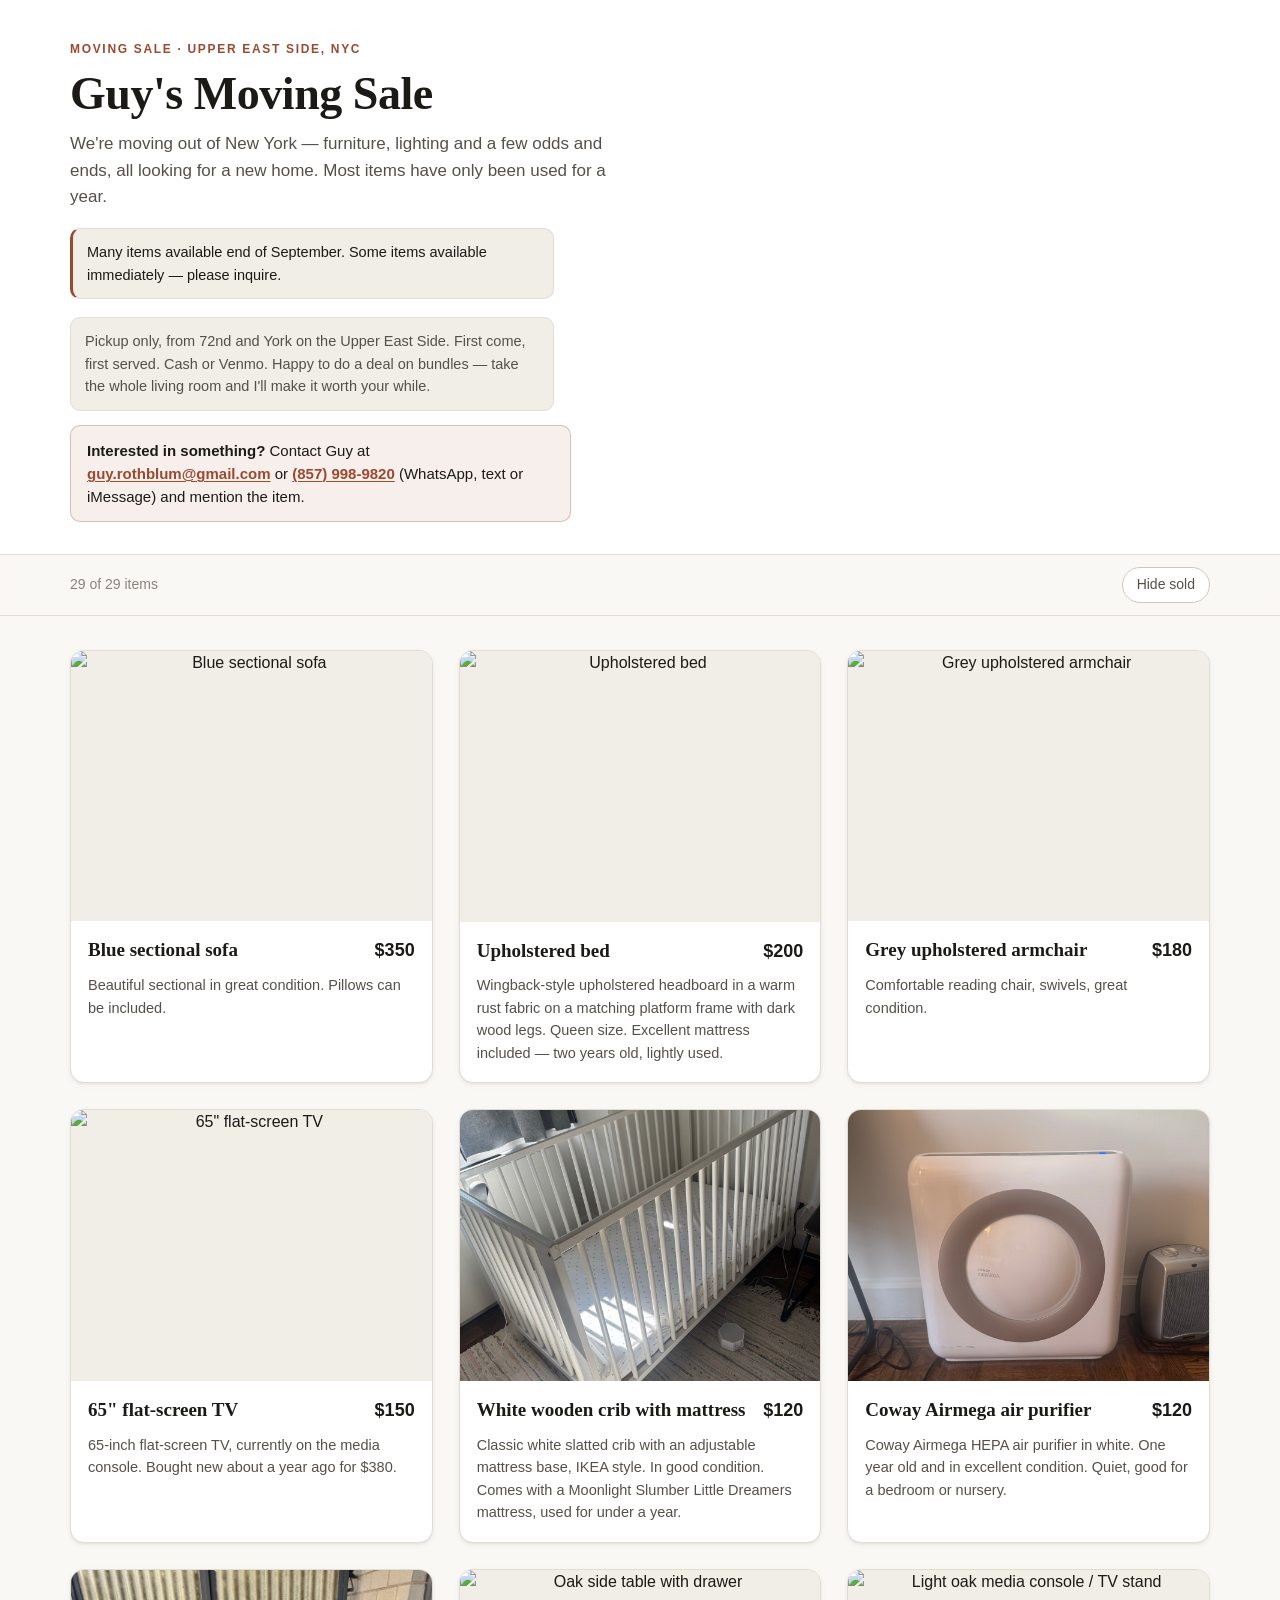
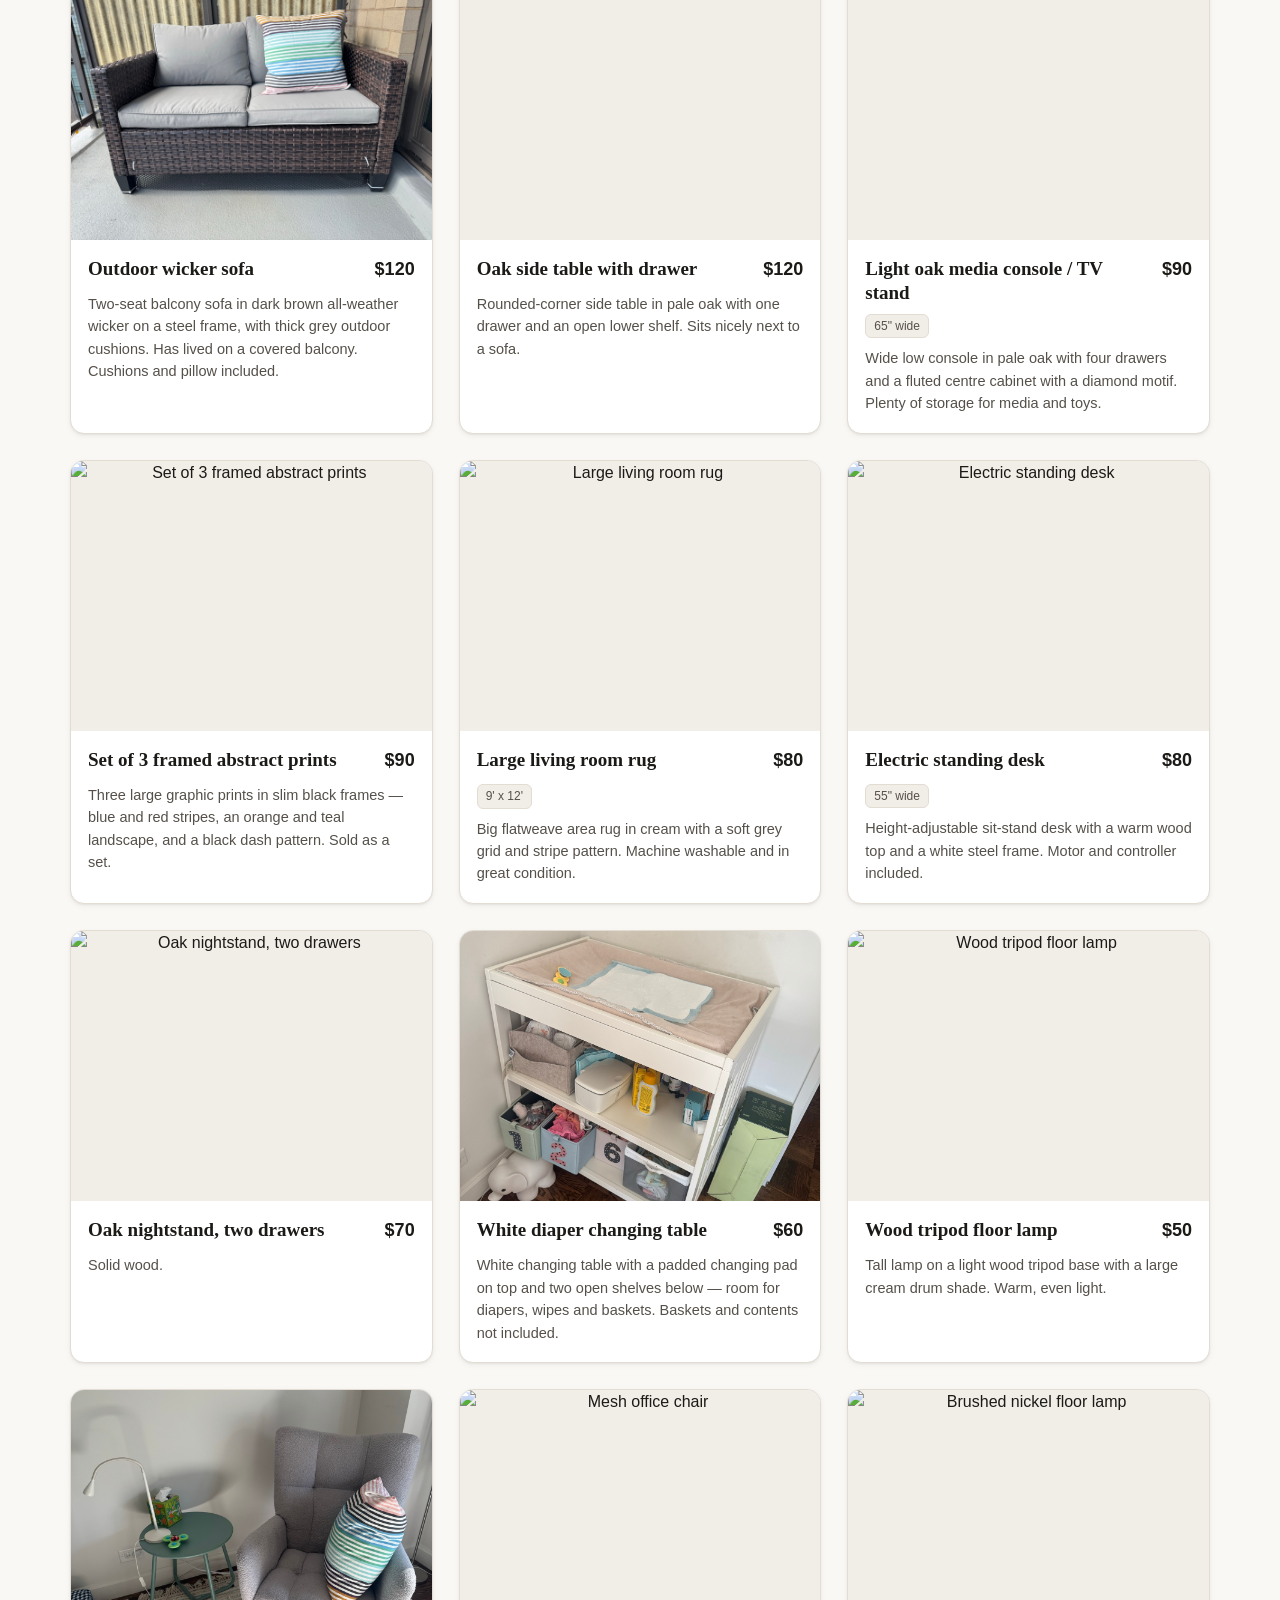
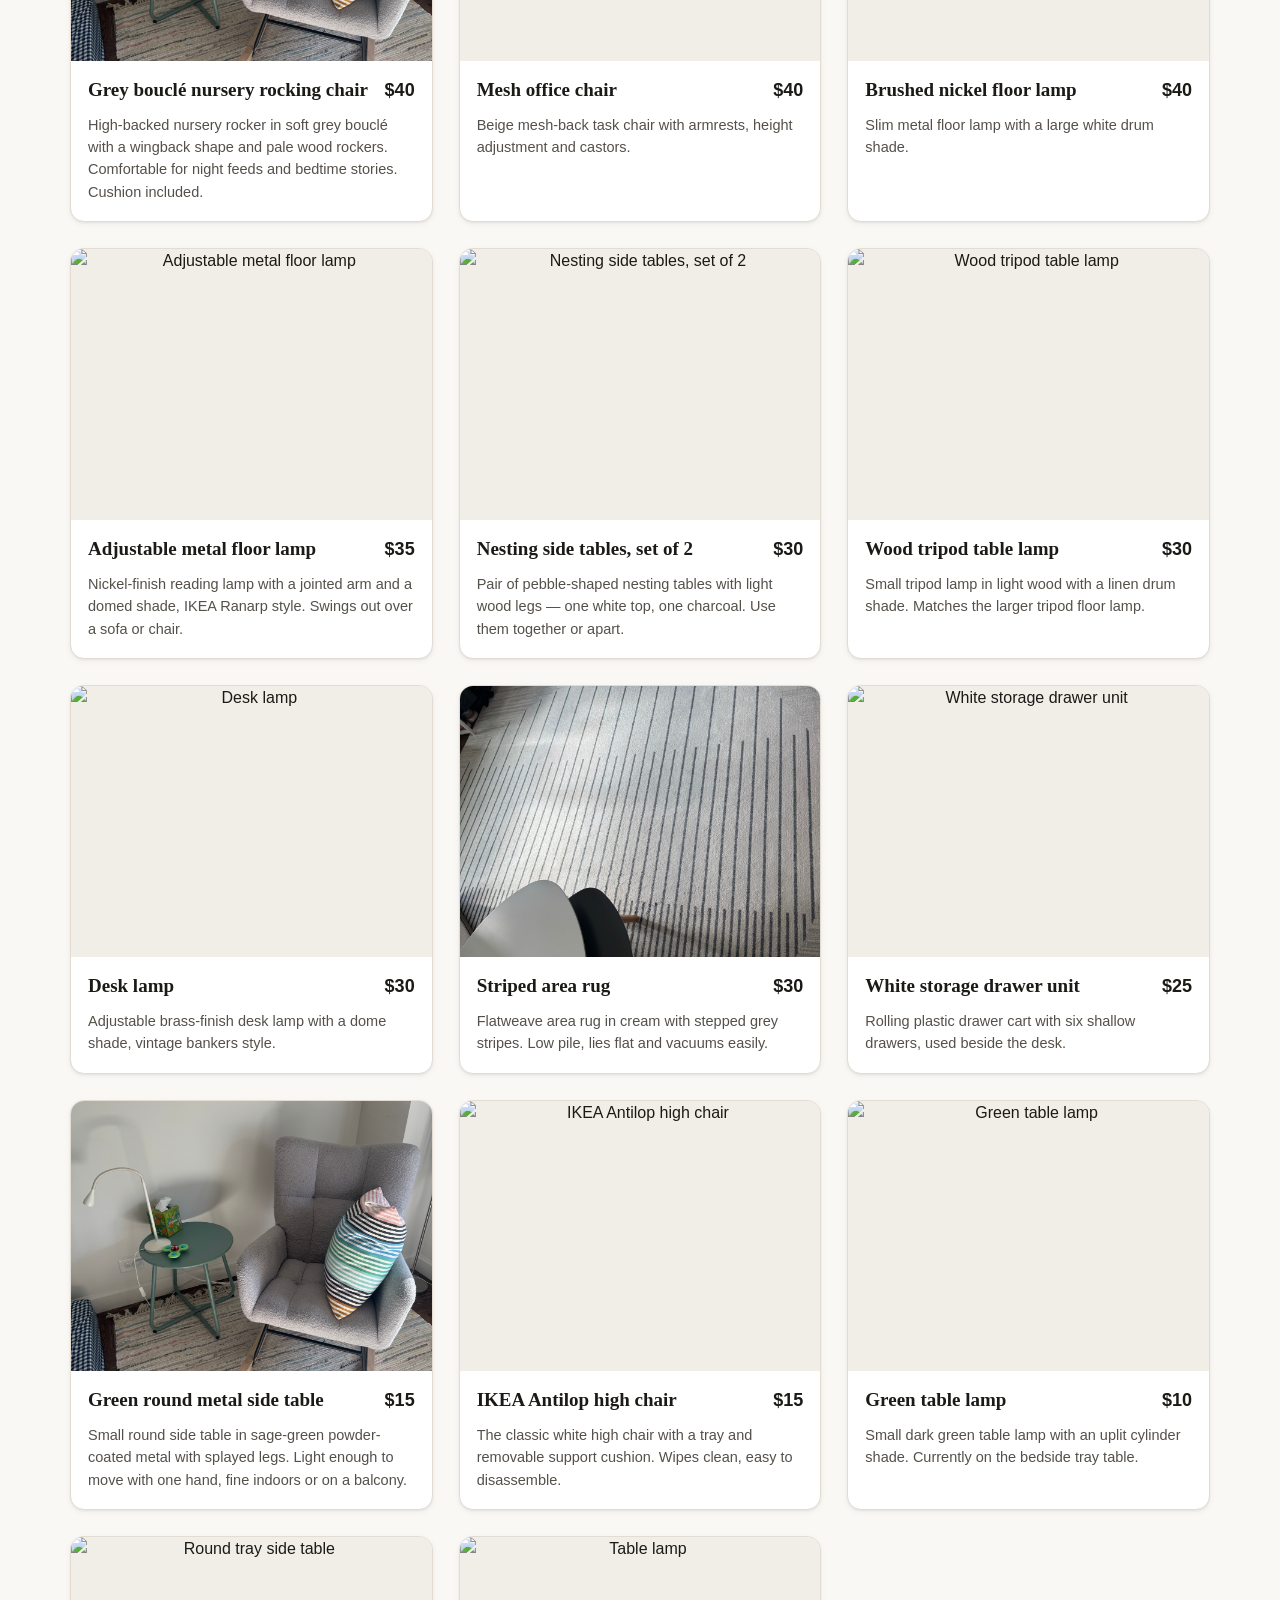
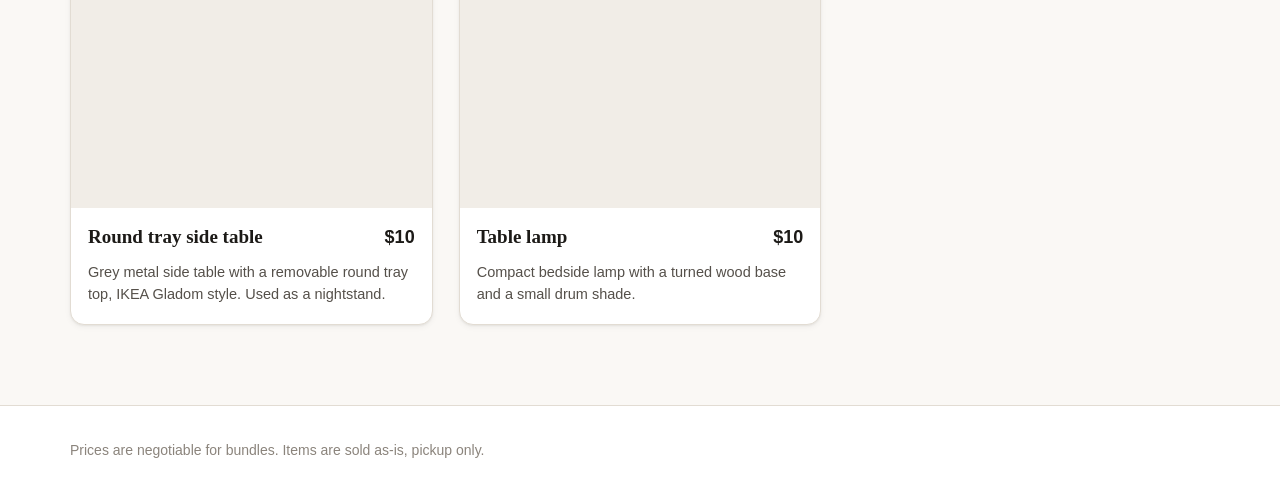
==== index.html @ 58aaeb29 "Add 6 items, reprice listing, support per-item crops Photos: crib, changing table, nursery rocker, a" ====
<!doctype html>
<html lang="en">
<head>
<meta charset="utf-8">
<meta name="viewport" content="width=device-width, initial-scale=1">
<title>Moving Sale</title>
<meta name="description" content="Furniture and household items for sale — moving out of New York.">
<meta name="robots" content="noindex, nofollow, noimageindex, noarchive">
<meta property="og:title" content="Moving Sale">
<meta property="og:description" content="Furniture and household items for sale — moving out of New York.">
<meta property="og:type" content="website">
<link rel="icon" href="data:image/svg+xml,<svg xmlns='http://www.w3.org/2000/svg' viewBox='0 0 100 100'><text y='.9em' font-size='90'>🛋️</text></svg>">
<link rel="stylesheet" href="assets/style.css?v=3">
</head>
<body>

<header class="site-head">
  <div class="wrap">
    <p class="eyebrow">Moving sale · Upper East Side, NYC</p>
    <h1 class="title" id="siteTitle">Moving Sale</h1>
    <p class="subtitle" id="siteSubtitle"></p>
    <p class="note note-avail" id="siteAvail" hidden></p>
    <p class="note" id="siteNote" hidden></p>
    <p class="contact-line" id="headContact" hidden></p>
  </div>
</header>

<nav class="toolbar">
  <div class="wrap">
    <span class="count" id="count">Loading…</span>
    <button class="chip" id="toggleSold" aria-pressed="false">Hide sold</button>
  </div>
</nav>

<main class="wrap">
  <div class="grid" id="grid">
    <div class="empty">Loading items…</div>
  </div>
</main>

<footer class="site-foot">
  <div class="wrap">
    <p style="margin:0">Prices are negotiable for bundles. Items are sold as-is, pickup only.</p>
  </div>
</footer>

<div class="lb" id="lightbox" role="dialog" aria-modal="true" aria-label="Item photos" hidden>
  <div class="lb-head">
    <h2 class="lb-title" id="lbTitle"></h2>
    <span class="lb-price" id="lbPrice"></span>
    <button class="lb-close" id="lbClose" aria-label="Close">×</button>
  </div>
  <div class="lb-stage">
    <button class="lb-nav prev" id="lbPrev" aria-label="Previous photo">‹</button>
    <img id="lbImg" alt="">
    <button class="lb-nav next" id="lbNext" aria-label="Next photo">›</button>
  </div>
  <div class="lb-foot" id="lbDots"></div>
</div>

<script src="assets/app.js?v=5"></script>
</body>
</html>
---- assets/style.css ----
/* ---------- tokens ---------- */
:root {
  --bg:          #faf8f5;
  --bg-raised:   #ffffff;
  --bg-sunken:   #f1ede7;
  --ink:         #1c1a17;
  --ink-2:       #55504a;
  --ink-3:       #8b847c;
  --line:        #e2dcd3;
  --line-strong: #cfc7bb;
  --accent:      #9a4a2f;
  --accent-ink:  #ffffff;
  --good:        #2f6b46;
  --warn:        #9a6b12;
  --shadow-sm:   0 1px 2px rgba(28,26,23,.06), 0 2px 6px rgba(28,26,23,.05);
  --shadow-md:   0 2px 4px rgba(28,26,23,.07), 0 12px 28px rgba(28,26,23,.09);
  --radius:      14px;
  --serif: "Iowan Old Style", "Palatino Linotype", Palatino, Georgia, serif;
  --sans: -apple-system, BlinkMacSystemFont, "Segoe UI", Inter, Roboto, Helvetica, Arial, sans-serif;
  color-scheme: light;
}
@media (prefers-color-scheme: dark) {
  :root:not([data-theme="light"]) {
    --bg:          #16151a;
    --bg-raised:   #201f25;
    --bg-sunken:   #121116;
    --ink:         #f0ece6;
    --ink-2:       #b5aea5;
    --ink-3:       #837c74;
    --line:        #322f38;
    --line-strong: #454150;
    --accent:      #e0805e;
    --accent-ink:  #1a1013;
    --good:        #6fc08e;
    --warn:        #d9ab52;
    --shadow-sm:   0 1px 2px rgba(0,0,0,.4);
    --shadow-md:   0 2px 4px rgba(0,0,0,.35), 0 12px 28px rgba(0,0,0,.45);
    color-scheme: dark;
  }
}
:root[data-theme="dark"] {
  --bg:#16151a; --bg-raised:#201f25; --bg-sunken:#121116;
  --ink:#f0ece6; --ink-2:#b5aea5; --ink-3:#837c74;
  --line:#322f38; --line-strong:#454150;
  --accent:#e0805e; --accent-ink:#1a1013; --good:#6fc08e; --warn:#d9ab52;
  --shadow-sm:0 1px 2px rgba(0,0,0,.4);
  --shadow-md:0 2px 4px rgba(0,0,0,.35), 0 12px 28px rgba(0,0,0,.45);
  color-scheme: dark;
}

* { box-sizing: border-box; }
html { -webkit-text-size-adjust: 100%; }
body {
  margin: 0;
  background: var(--bg);
  color: var(--ink);
  font-family: var(--sans);
  font-size: 16px;
  line-height: 1.55;
  -webkit-font-smoothing: antialiased;
}
img { max-width: 100%; display: block; }
a { color: inherit; }
button, input, textarea, select { font: inherit; color: inherit; }

.wrap { max-width: 1180px; margin: 0 auto; padding: 0 20px; }

/* ---------- header ---------- */
.site-head {
  border-bottom: 1px solid var(--line);
  background: var(--bg-raised);
}
.site-head .wrap { padding-top: 40px; padding-bottom: 32px; }
.eyebrow {
  font-size: 12px; letter-spacing: .14em; text-transform: uppercase;
  color: var(--accent); font-weight: 600; margin: 0 0 10px;
}
h1.title {
  font-family: var(--serif);
  font-size: clamp(30px, 5vw, 46px);
  line-height: 1.1; margin: 0 0 12px; font-weight: 600; letter-spacing: -.01em;
}
.subtitle { margin: 0; color: var(--ink-2); font-size: 17px; max-width: 60ch; }
.note {
  margin: 18px 0 0; padding: 12px 14px;
  background: var(--bg-sunken); border: 1px solid var(--line);
  border-radius: 10px; font-size: 14.5px; color: var(--ink-2); max-width: 60ch;
}
/* Timing is the thing buyers need first, so it sits above the logistics note
   in its own callout rather than buried in the same paragraph. */
.note-avail {
  margin-bottom: 8px; color: var(--ink); font-weight: 500;
  border-left: 3px solid var(--accent);
}

/* ---------- toolbar ---------- */
.toolbar {
  position: sticky; top: 0; z-index: 20;
  background: color-mix(in srgb, var(--bg) 88%, transparent);
  backdrop-filter: saturate(1.6) blur(10px);
  border-bottom: 1px solid var(--line);
}
.toolbar .wrap {
  display: flex; align-items: center; gap: 10px;
  padding-top: 12px; padding-bottom: 12px; flex-wrap: wrap;
}
.count { color: var(--ink-3); font-size: 14px; margin-right: auto; font-variant-numeric: tabular-nums; }
.chip {
  border: 1px solid var(--line-strong); background: var(--bg-raised);
  color: var(--ink-2); border-radius: 999px; padding: 6px 14px;
  font-size: 14px; cursor: pointer; transition: .15s;
  white-space: nowrap;
}
.chip:hover { border-color: var(--ink-3); color: var(--ink); }
.chip[aria-pressed="true"], .chip.on {
  background: var(--ink); color: var(--bg); border-color: var(--ink);
}

/* ---------- grid ---------- */
.grid {
  display: grid; gap: 26px;
  grid-template-columns: repeat(auto-fill, minmax(272px, 1fr));
  padding: 34px 0 80px;
}
.card {
  background: var(--bg-raised);
  border: 1px solid var(--line);
  border-radius: var(--radius);
  overflow: hidden;
  box-shadow: var(--shadow-sm);
  display: flex; flex-direction: column;
  transition: box-shadow .2s, transform .2s, border-color .2s;
}
.card:hover { box-shadow: var(--shadow-md); transform: translateY(-2px); border-color: var(--line-strong); }

.thumb {
  position: relative; aspect-ratio: 4 / 3;
  background: var(--bg-sunken); cursor: zoom-in; border: 0; padding: 0; width: 100%;
  display: block; overflow: hidden;
}
.thumb img { width: 100%; height: 100%; object-fit: cover; transition: transform .35s ease; }
.card:hover .thumb img { transform: scale(1.03); }
.thumb .placeholder {
  position: absolute; inset: 0; display: grid; place-items: center;
  color: var(--ink-3); font-size: 13px; gap: 6px; text-align: center;
}
.thumb .placeholder svg { opacity: .5; }
.badge-count {
  position: absolute; right: 10px; bottom: 10px;
  background: rgba(0,0,0,.62); color: #fff; font-size: 12px;
  padding: 3px 9px; border-radius: 999px; backdrop-filter: blur(4px);
  font-variant-numeric: tabular-nums;
}
.status-tag {
  position: absolute; left: 10px; top: 10px;
  font-size: 11px; font-weight: 700; letter-spacing: .1em; text-transform: uppercase;
  padding: 5px 10px; border-radius: 6px; color: #fff;
}
.status-tag.sold    { background: #b0281f; }
.status-tag.pending { background: var(--warn); color: #1c1a17; }

.card.is-sold .thumb img { filter: grayscale(1); opacity: .5; }
.card.is-sold { opacity: .82; }

.body { padding: 16px 17px 18px; display: flex; flex-direction: column; gap: 9px; flex: 1; }
.row-1 { display: flex; align-items: baseline; gap: 12px; }
.name { font-family: var(--serif); font-size: 19px; font-weight: 600; margin: 0; line-height: 1.25; flex: 1; }
.price {
  font-size: 18px; font-weight: 600; white-space: nowrap;
  font-variant-numeric: tabular-nums; color: var(--ink);
}
.card.is-sold .price { text-decoration: line-through; color: var(--ink-3); }
.meta { display: flex; flex-wrap: wrap; gap: 6px; }
.pill {
  font-size: 12px; color: var(--ink-2); background: var(--bg-sunken);
  border: 1px solid var(--line); border-radius: 6px; padding: 2px 8px;
}
.desc { margin: 0; font-size: 14.5px; color: var(--ink-2); }
.actions { margin-top: auto; padding-top: 6px; display: flex; gap: 8px; }
.btn {
  flex: 1; text-align: center; text-decoration: none;
  border: 1px solid var(--line-strong); background: var(--bg-raised);
  border-radius: 9px; padding: 9px 12px; font-size: 14px; font-weight: 500;
  cursor: pointer; transition: .15s; color: var(--ink);
}
.btn:hover { background: var(--bg-sunken); border-color: var(--ink-3); }
.btn.primary { background: var(--accent); border-color: var(--accent); color: var(--accent-ink); }
.btn.primary:hover { filter: brightness(1.08); background: var(--accent); }
.btn:disabled { opacity: .45; cursor: not-allowed; }

.empty {
  padding: 80px 20px; text-align: center; color: var(--ink-3);
  grid-column: 1 / -1;
}

/* ---------- lightbox ---------- */
.lb {
  position: fixed; inset: 0; z-index: 100;
  background: rgba(12,11,10,.94);
  display: grid; grid-template-rows: auto 1fr auto;
  opacity: 0; pointer-events: none; transition: opacity .2s;
}
.lb.open { opacity: 1; pointer-events: auto; }
.lb-head {
  display: flex; align-items: center; gap: 14px;
  padding: 14px 18px; color: #f2efe9;
}
.lb-title { font-family: var(--serif); font-size: 17px; margin: 0; }
.lb-price { margin-left: auto; font-variant-numeric: tabular-nums; font-size: 16px; opacity: .85; }
.lb-close {
  background: rgba(255,255,255,.12); border: 0; color: #fff;
  width: 36px; height: 36px; border-radius: 50%; cursor: pointer; font-size: 20px; line-height: 1;
}
.lb-close:hover { background: rgba(255,255,255,.24); }
.lb-stage { position: relative; display: grid; place-items: center; overflow: hidden; padding: 0 12px; }
.lb-stage img { max-width: 100%; max-height: 100%; object-fit: contain; border-radius: 6px; }
.lb-nav {
  position: absolute; top: 50%; transform: translateY(-50%);
  background: rgba(255,255,255,.12); border: 0; color: #fff;
  width: 46px; height: 46px; border-radius: 50%; cursor: pointer; font-size: 22px;
}
.lb-nav:hover { background: rgba(255,255,255,.26); }
.lb-nav.prev { left: 14px; } .lb-nav.next { right: 14px; }
.lb-foot { padding: 12px 18px 20px; display: flex; justify-content: center; gap: 8px; }
.dot { width: 7px; height: 7px; border-radius: 50%; background: rgba(255,255,255,.32); border: 0; padding: 0; cursor: pointer; }
.dot.on { background: #fff; }

/* ---------- footer ---------- */
.site-foot {
  border-top: 1px solid var(--line); background: var(--bg-raised);
  padding: 34px 0; color: var(--ink-3); font-size: 14px;
}
.site-foot a { color: var(--ink-2); }

@media (max-width: 600px) {
  .grid { gap: 18px; grid-template-columns: repeat(auto-fill, minmax(240px, 1fr)); }
  .site-head .wrap { padding-top: 28px; padding-bottom: 24px; }
}

/* contact details at the top of the page */
.contact-line {
  margin: 14px 0 0; padding: 13px 16px; max-width: 60ch;
  background: color-mix(in srgb, var(--accent) 9%, var(--bg-raised));
  border: 1px solid color-mix(in srgb, var(--accent) 30%, transparent);
  border-radius: 10px; font-size: 15px; color: var(--ink);
}
.contact-line strong { font-weight: 600; }
.contact-line a {
  color: var(--accent); font-weight: 600;
  text-decoration-thickness: 1px; text-underline-offset: 2px; white-space: nowrap;
}
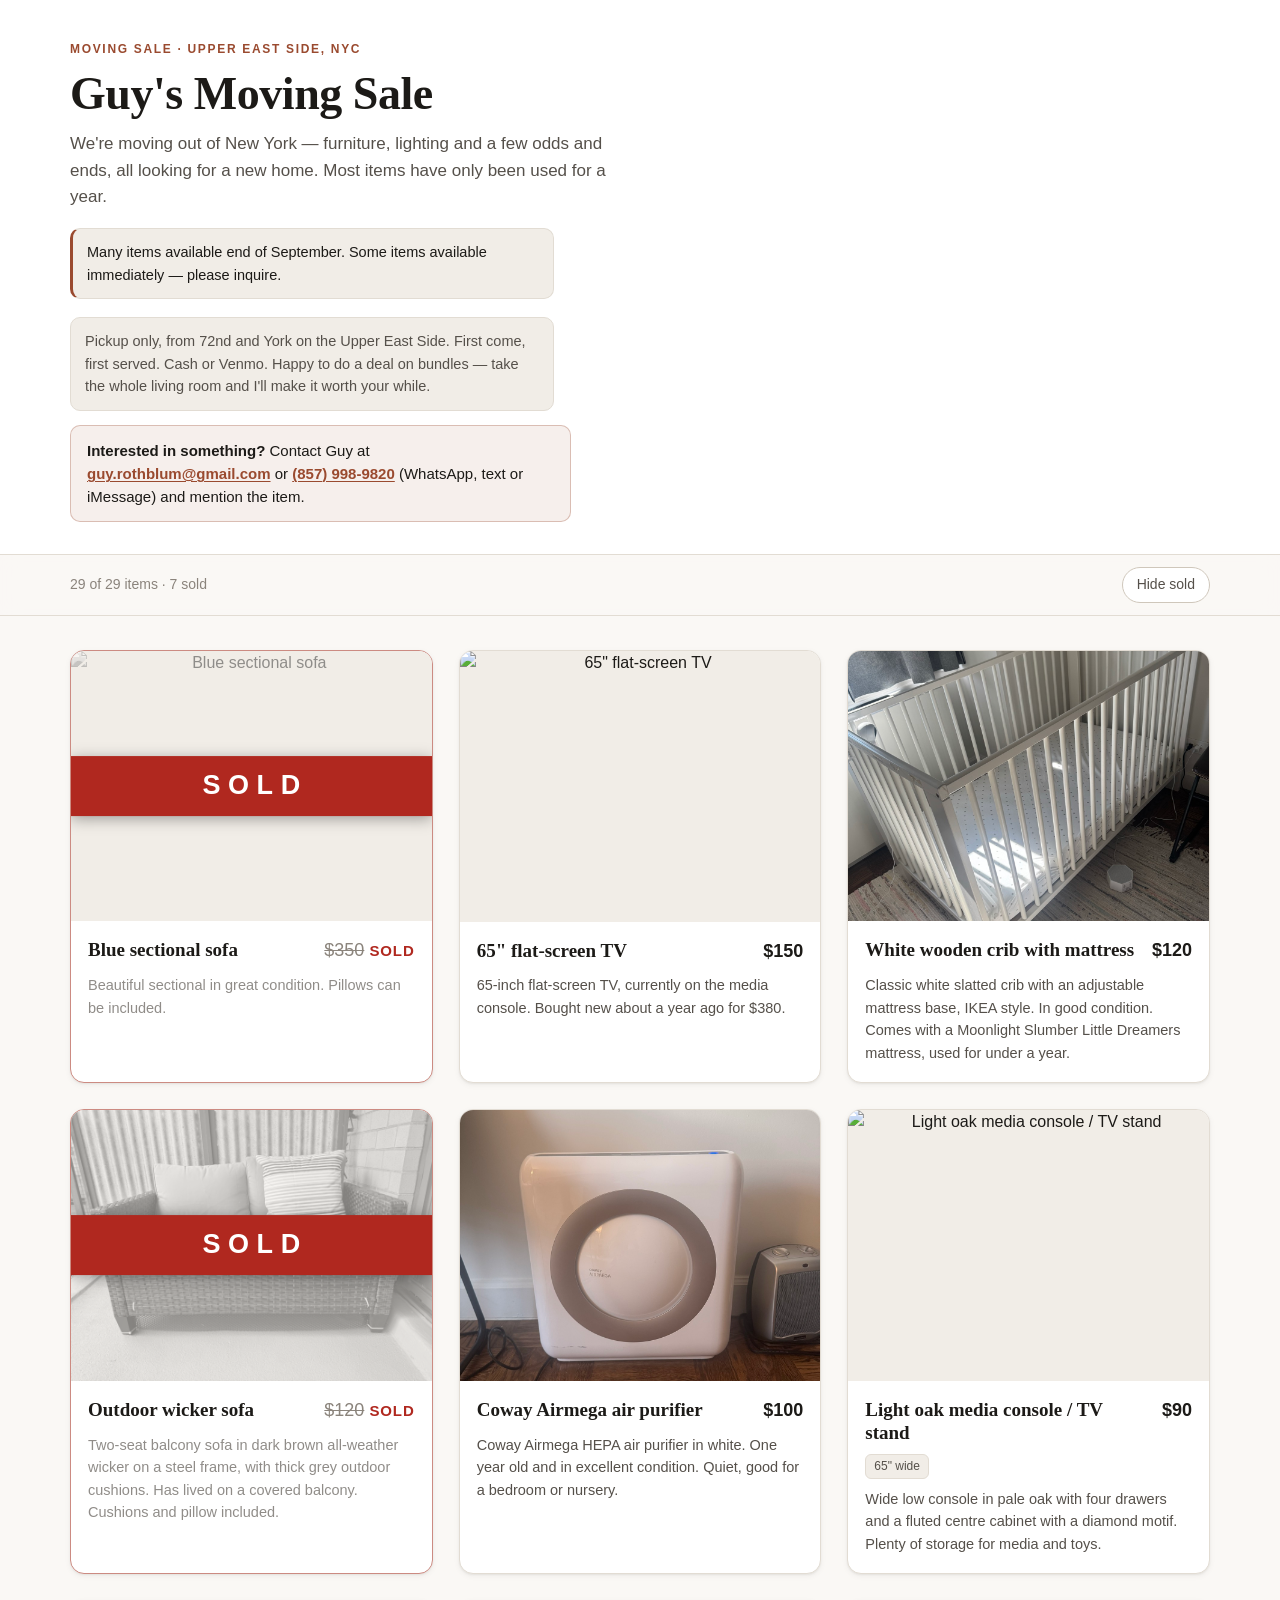
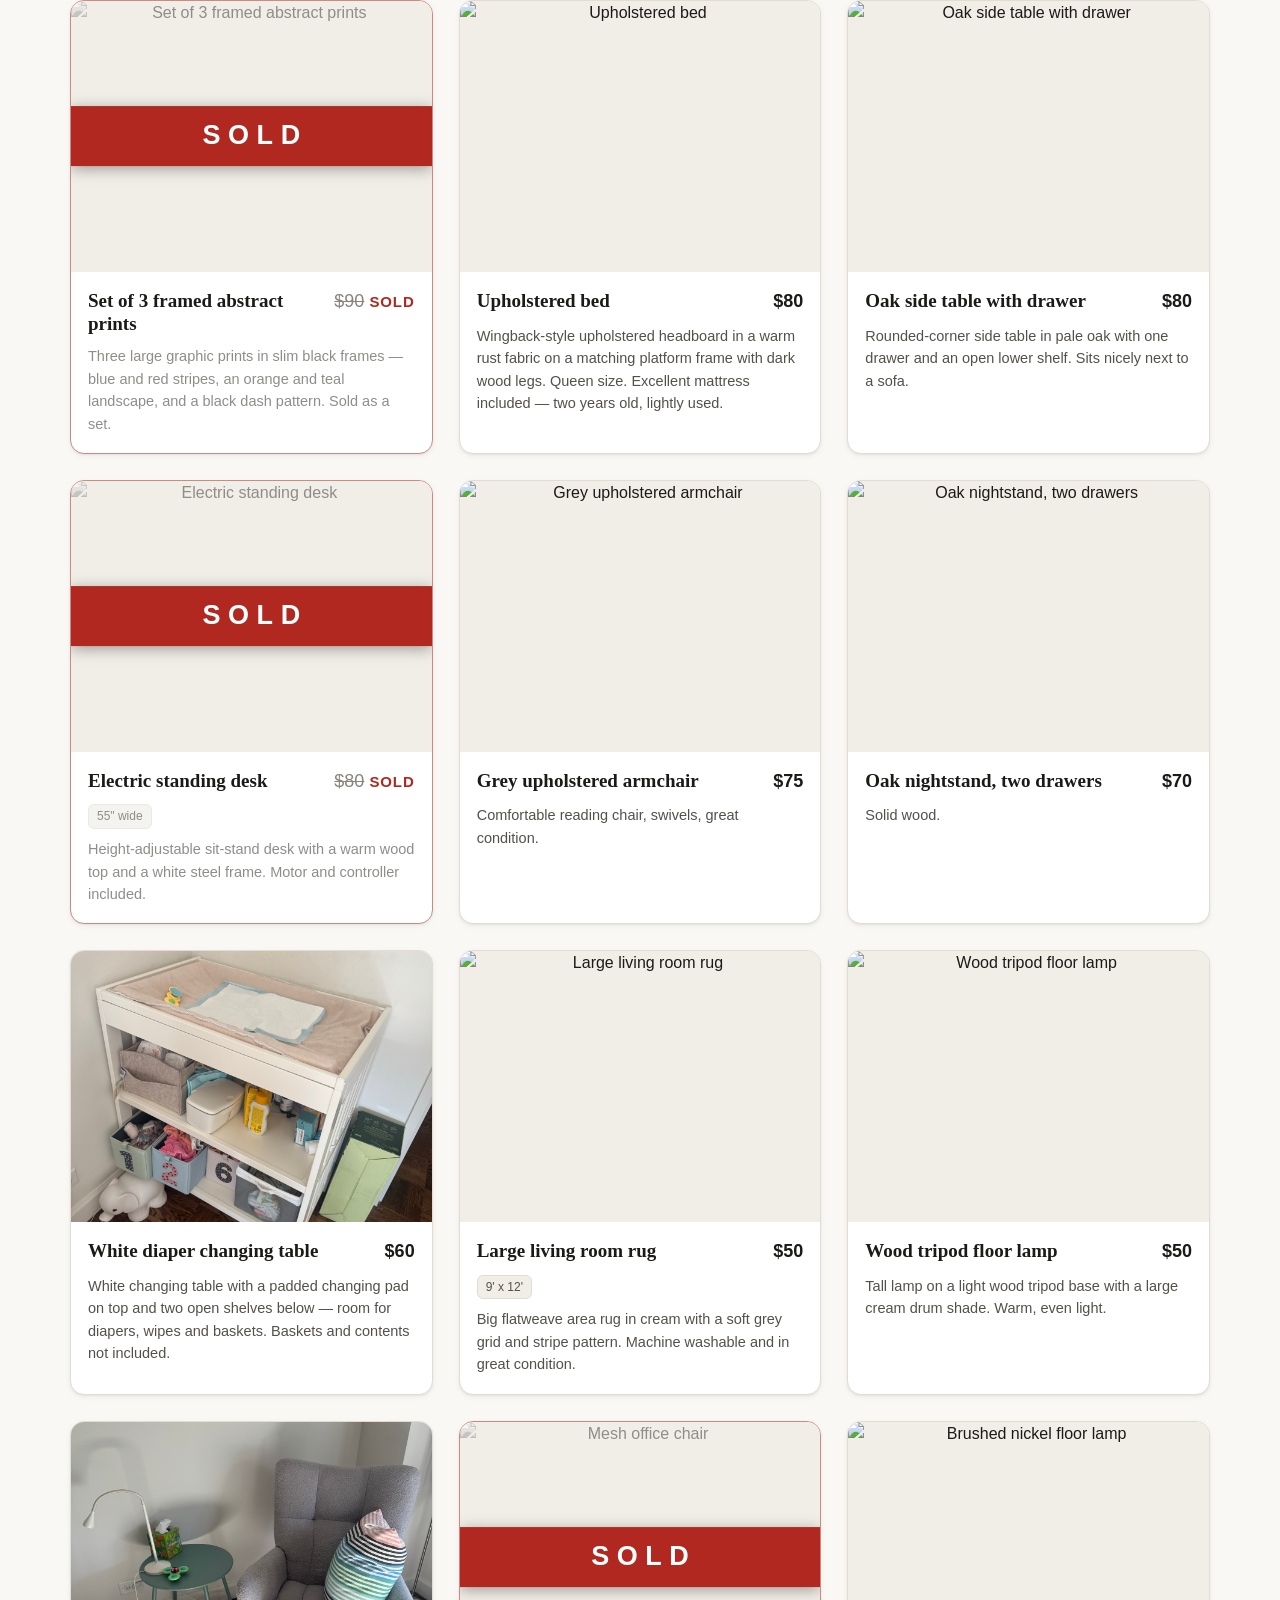
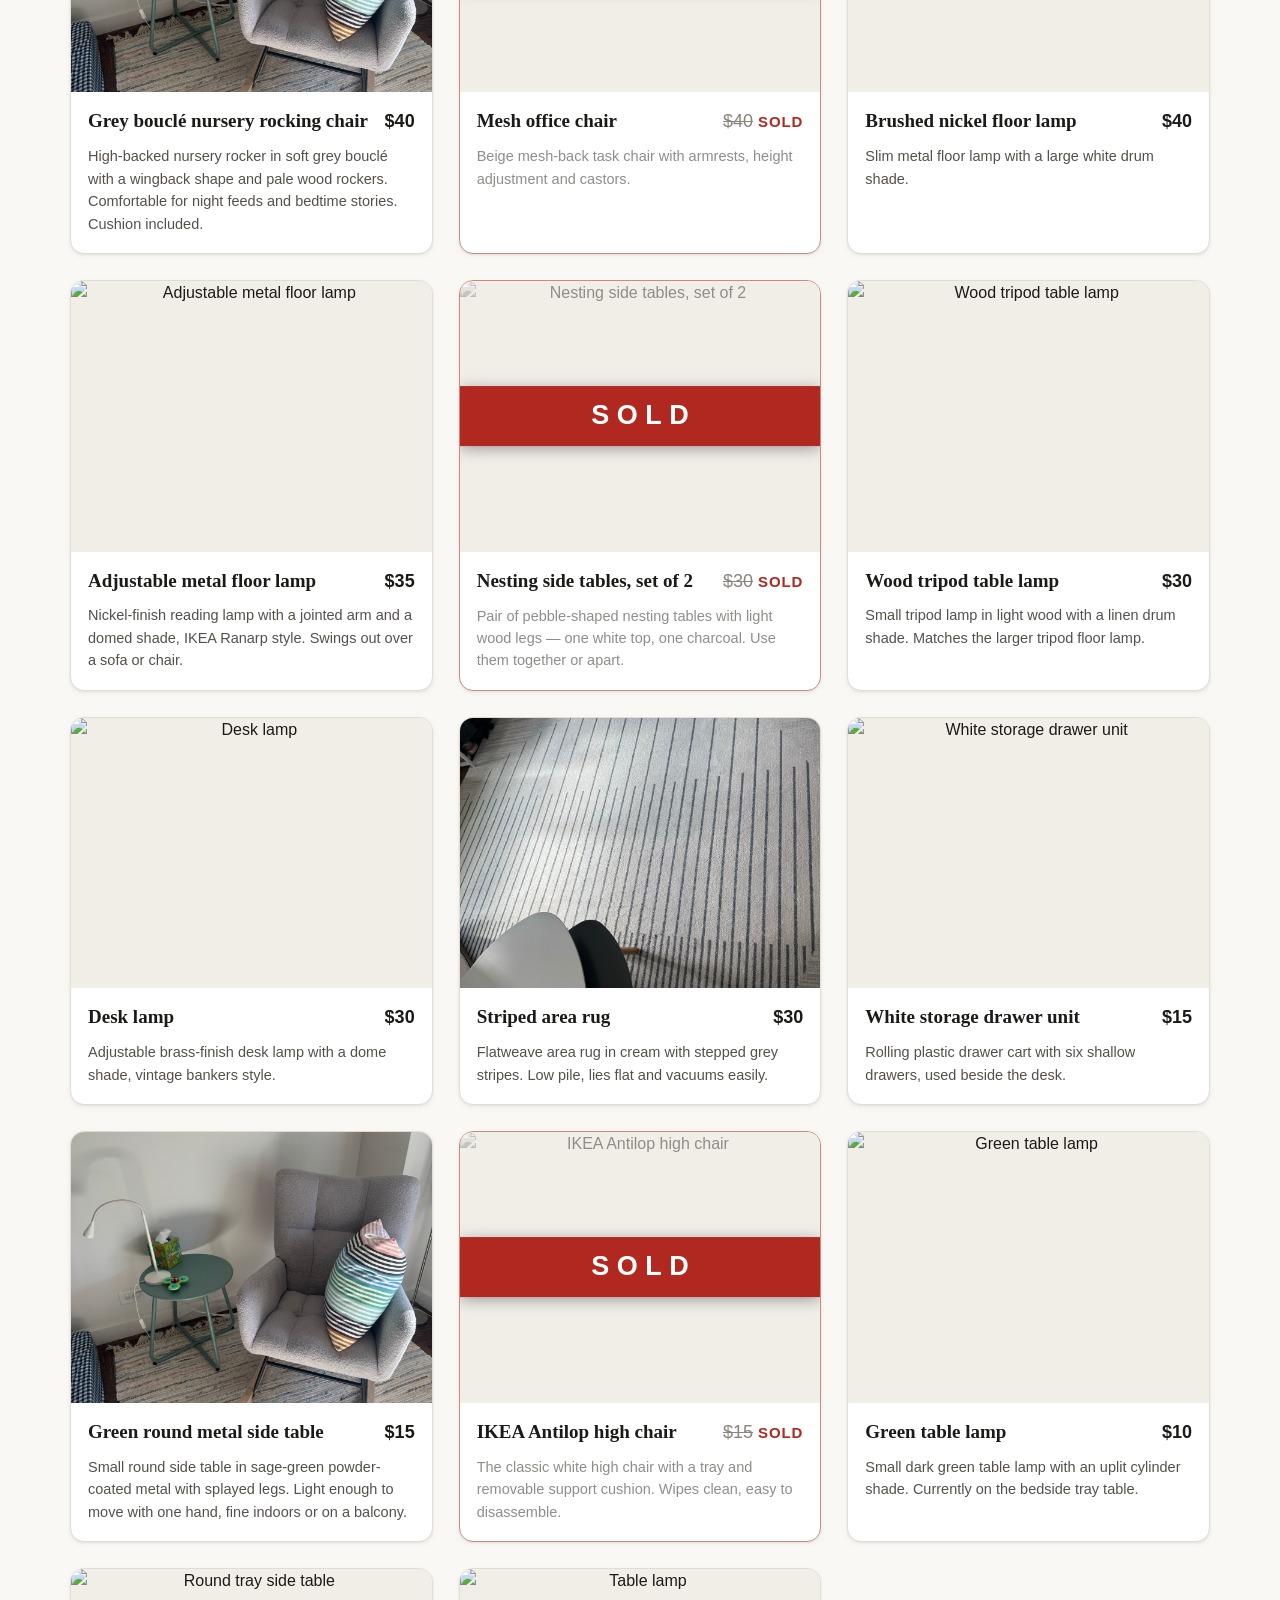
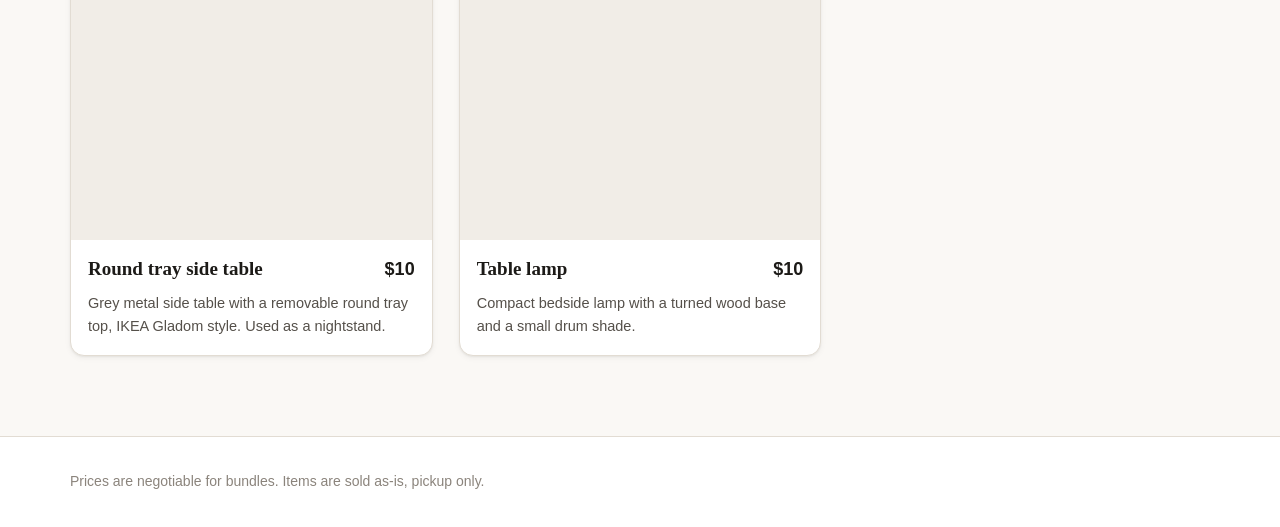
==== commit 1ac4e2b3: "Mark 7 items sold and reprice 6 others Sold: sectional sofa, outdoor sofa, framed prints, standing d" ====
--- a/index.html
+++ b/index.html
@@ -10,7 +10,7 @@
 <meta property="og:description" content="Furniture and household items for sale — moving out of New York.">
 <meta property="og:type" content="website">
 <link rel="icon" href="data:image/svg+xml,<svg xmlns='http://www.w3.org/2000/svg' viewBox='0 0 100 100'><text y='.9em' font-size='90'>🛋️</text></svg>">
-<link rel="stylesheet" href="assets/style.css?v=3">
+<link rel="stylesheet" href="assets/style.css?v=4">
 </head>
 <body>
 
@@ -58,6 +58,6 @@
   <div class="lb-foot" id="lbDots"></div>
 </div>
 
-<script src="assets/app.js?v=5"></script>
+<script src="assets/app.js?v=6"></script>
 </body>
 </html>
--- a/assets/style.css
+++ b/assets/style.css
@@ -12,6 +12,8 @@
   --accent-ink:  #ffffff;
   --good:        #2f6b46;
   --warn:        #9a6b12;
+  --sold:        #b0281f;
+  --sold-text:   #b0281f;
   --shadow-sm:   0 1px 2px rgba(28,26,23,.06), 0 2px 6px rgba(28,26,23,.05);
   --shadow-md:   0 2px 4px rgba(28,26,23,.07), 0 12px 28px rgba(28,26,23,.09);
   --radius:      14px;
@@ -33,6 +35,8 @@
     --accent-ink:  #1a1013;
     --good:        #6fc08e;
     --warn:        #d9ab52;
+    --sold:        #c3352a;
+    --sold-text:   #ff8f7f;
     --shadow-sm:   0 1px 2px rgba(0,0,0,.4);
     --shadow-md:   0 2px 4px rgba(0,0,0,.35), 0 12px 28px rgba(0,0,0,.45);
     color-scheme: dark;
@@ -43,6 +47,7 @@
   --ink:#f0ece6; --ink-2:#b5aea5; --ink-3:#837c74;
   --line:#322f38; --line-strong:#454150;
   --accent:#e0805e; --accent-ink:#1a1013; --good:#6fc08e; --warn:#d9ab52;
+  --sold:#c3352a; --sold-text:#ff8f7f;
   --shadow-sm:0 1px 2px rgba(0,0,0,.4);
   --shadow-md:0 2px 4px rgba(0,0,0,.35), 0 12px 28px rgba(0,0,0,.45);
   color-scheme: dark;
@@ -156,11 +161,25 @@
   font-size: 11px; font-weight: 700; letter-spacing: .1em; text-transform: uppercase;
   padding: 5px 10px; border-radius: 6px; color: #fff;
 }
-.status-tag.sold    { background: #b0281f; }
 .status-tag.pending { background: var(--warn); color: #1c1a17; }
 
-.card.is-sold .thumb img { filter: grayscale(1); opacity: .5; }
-.card.is-sold { opacity: .82; }
+/* A sold item keeps its place in the grid, so its marker has to read at a
+   glance: a band straight across the photo, not a corner tag. */
+.sold-banner {
+  position: absolute; left: 0; right: 0; top: 50%;
+  transform: translateY(-50%);
+  background: var(--sold); color: #fff;
+  font-size: 27px; font-weight: 800; letter-spacing: .28em;
+  text-transform: uppercase; text-align: center;
+  padding: 9px 0 9px .28em;            /* .28em offsets the trailing letter-spacing */
+  box-shadow: 0 3px 14px rgba(0,0,0,.34);
+}
+
+.card.is-sold { border-color: color-mix(in srgb, var(--sold) 45%, var(--line)); }
+.card.is-sold .thumb img { filter: grayscale(1); opacity: .45; }
+.card:hover.is-sold .thumb img { transform: none; }
+/* Dim the prose but not the title row — that is where the "Sold" word sits. */
+.card.is-sold .desc, .card.is-sold .meta { opacity: .65; }
 
 .body { padding: 16px 17px 18px; display: flex; flex-direction: column; gap: 9px; flex: 1; }
 .row-1 { display: flex; align-items: baseline; gap: 12px; }
@@ -169,7 +188,11 @@
   font-size: 18px; font-weight: 600; white-space: nowrap;
   font-variant-numeric: tabular-nums; color: var(--ink);
 }
-.card.is-sold .price { text-decoration: line-through; color: var(--ink-3); }
+.card.is-sold .price s { color: var(--ink-3); font-weight: 400; }
+.card.is-sold .sold-word {
+  color: var(--sold-text); font-weight: 700;
+  text-transform: uppercase; letter-spacing: .06em; font-size: 15px;
+}
 .meta { display: flex; flex-wrap: wrap; gap: 6px; }
 .pill {
   font-size: 12px; color: var(--ink-2); background: var(--bg-sunken);
